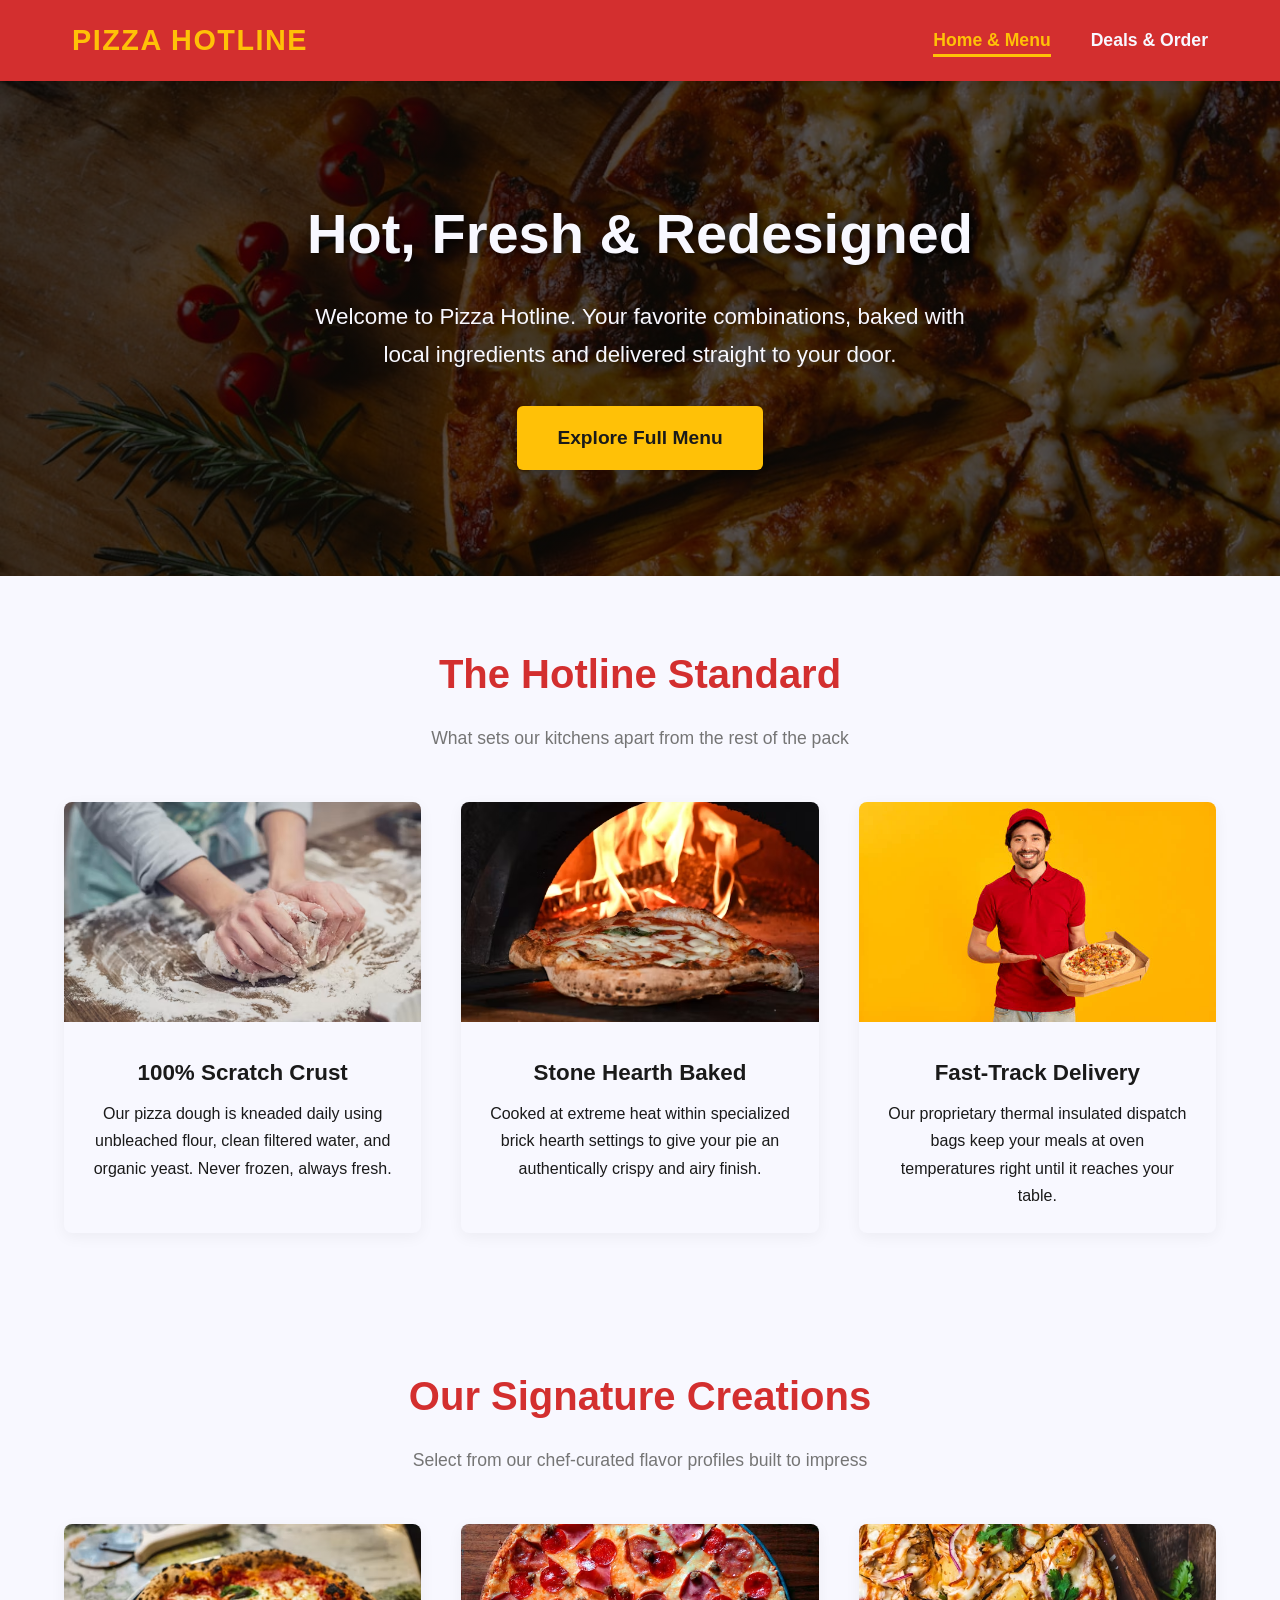
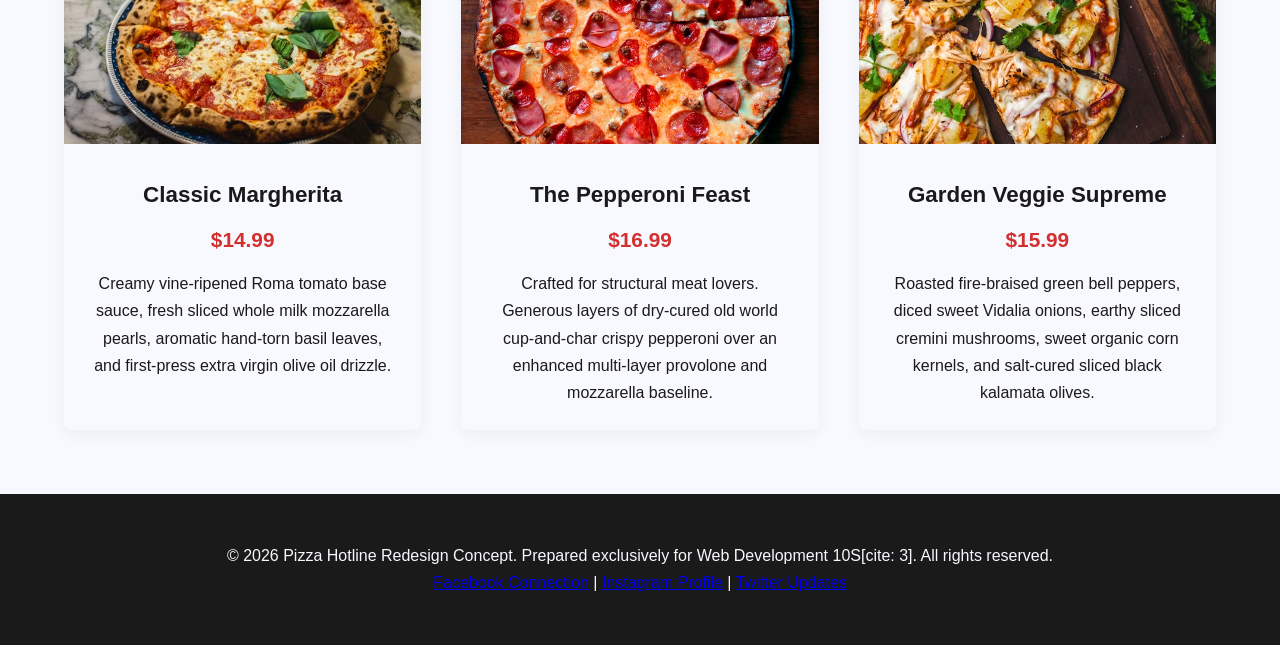
==== index.html @ ce11e5d2 "June 16" ====
<!doctype html>
<html lang="en">
  <head>
    <meta charset="UTF-8" />
    <meta name="viewport" content="width=device-width, initial-scale=1.0" />
    <title>Pizza Hotline Redesign | Home & Menu</title>
    <link rel="stylesheet" href="styles.css" />
  </head>
  <body>
    <header class="main-header">
      <nav class="nav-container">
        <div class="logo">
          <a href="index.html">Pizza Hotline</a>
        </div>
        <ul class="nav-links">
          <li><a href="index.html" class="active">Home & Menu</a></li>
          <li><a href="order.html">Deals & Order</a></li>
        </ul>
      </nav>
    </header>

    <section class="hero">
      <h1>Hot, Fresh & Redesigned</h1>
      <p>
        Welcome to Pizza Hotline. Your favorite combinations, baked with local
        ingredients and delivered straight to your door.
      </p>
      <a href="#menu" class="cta-btn">Explore Full Menu</a>
    </section>

    <section class="container">
      <h2 class="section-title">The Hotline Standard</h2>
      <p class="section-subtitle">
        What sets our kitchens apart from the rest of the pack
      </p>

      <div class="grid-layout">
        <div class="card">
          <img
            src="images/chefmakingdough.avif"
            alt="Kitchen chef preparing fresh dough manually"
          />
          <div class="card-body">
            <h3>100% Scratch Crust</h3>
            <p>
              Our pizza dough is kneaded daily using unbleached flour, clean
              filtered water, and organic yeast. Never frozen, always fresh.
            </p>
          </div>
        </div>

        <div class="card">
          <img
            src="images/stonebrickoven.avif"
            alt="Stone brick oven operating at maximum heat"
          />
          <div class="card-body">
            <h3>Stone Hearth Baked</h3>
            <p>
              Cooked at extreme heat within specialized brick hearth settings to
              give your pie an authentically crispy and airy finish.
            </p>
          </div>
        </div>

        <div class="card">
          <img
            src="images/pizzadelieveryguy.jpg"
            alt="Professional delivery driver at door with pizza"
          />
          <div class="card-body">
            <h3>Fast-Track Delivery</h3>
            <p>
              Our proprietary thermal insulated dispatch bags keep your meals at
              oven temperatures right until it reaches your table.
            </p>
          </div>
        </div>
      </div>
    </section>

    <hr
      style="
        border: 0;
        border-top: 1px solid ghostwhite;
        max-width: 1200px;
        margin: 0 auto;
      "
    />

    <main class="container" id="menu">
      <h2 class="section-title">Our Signature Creations</h2>
      <p class="section-subtitle">
        Select from our chef-curated flavor profiles built to impress
      </p>

      <div class="grid-layout">
        <div class="card">
          <img
            src="images/somepizza.avif"
            alt="Freshly baked Margherita pizza close up view"
          />
          <div class="card-body">
            <h3>Classic Margherita</h3>
            <div class="price-tag">$14.99</div>
            <p>
              Creamy vine-ripened Roma tomato base sauce, fresh sliced whole
              milk mozzarella pearls, aromatic hand-torn basil leaves, and
              first-press extra virgin olive oil drizzle.
            </p>
          </div>
        </div>

        <div class="card">
          <img
            src="images/peporonizpizza.avif"
            alt="Delicious double pepperoni pizza slice view"
          />
          <div class="card-body">
            <h3>The Pepperoni Feast</h3>
            <div class="price-tag">$16.99</div>
            <p>
              Crafted for structural meat lovers. Generous layers of dry-cured
              old world cup-and-char crispy pepperoni over an enhanced
              multi-layer provolone and mozzarella baseline.
            </p>
          </div>
        </div>

        <div class="card">
          <img
            src="images/veggiepizza.avif"
            alt="Thick supreme loaded vegetarian pizza pie profile"
          />
          <div class="card-body">
            <h3>Garden Veggie Supreme</h3>
            <div class="price-tag">$15.99</div>
            <p>
              Roasted fire-braised green bell peppers, diced sweet Vidalia
              onions, earthy sliced cremini mushrooms, sweet organic corn
              kernels, and salt-cured sliced black kalamata olives.
            </p>
          </div>
        </div>
      </div>
    </main>

    <footer class="main-footer">
      <div class="footer-content">
        <p>
          &copy; 2026 Pizza Hotline Redesign Concept. Prepared exclusively for
          Web Development 10S[cite: 3]. All rights reserved.
        </p>
        <div class="social-links">
          <a href="https://facebook.com" target="_blank">Facebook Connection</a>
          |
          <a href="https://instagram.com" target="_blank">Instagram Profile</a>
          |
          <a href="https://twitter.com" target="_blank">Twitter Updates</a>
        </div>
      </div>
    </footer>
  </body>
</html>
---- styles.css ----
/*
  Note for Mr. Hardman you see how it says hero for the heading image area thingy
  I did not know what else to call it so I asked generative ai for help and 
  it told me to call it that instead of something like main-image-header and 
  I couldnt think of anything else so I went with it. Also others Like cta-btn 
  taht was also ai since I did not knwo what to call it because i thought main-menu 
  wasnt descreptive enough if I went on to maek another website which actually has 
  there whole menu. Also I saw on tiktok that you should put your CSS in a way which 
  make it liek your HTML code so from header to nav to main to etc etc so that wht I 
  tried to do could you let me know if I di dit right or made soenm mistakes in the 
  feedback.
*/

/* Targets all elements */
* {
  box-sizing: border-box; /* Includes pading in element size */
  margin: 0; /* Removes default margins */
  padding: 0; /* Removes default padding */
}

/* Controls page scrolling */
html {
  scroll-behavior: smooth; /* Smooth section scrolling */
}

/* Main page styles */
body {
  font-family:
    "Segoe UI", Tahoma, Geneva, Verdana, sans-serif; /* Sets page font */
  background: ghostwhite; /* Light background color */
  color: #1a1a1a; /* Default text color (acording to ai) */
  line-height: 1.7; /* Increases line spacing */
  font-size: 16px; /* Default text size */
}

/* Header section */
.main-header {
  background: #d32f2f; /* Red header background */
  position: sticky; /* Stays top while scrolling */
  top: 0; /* Sticks at top */
  z-index: 1000; /* Appears above content */
  box-shadow: 0 4px 10px rgba(0, 0, 0, 0.15); /* Adds shadow */
}

/* Navigation container */
.nav-container {
  display: flex; /* Horizontal layout */
  justify-content: space-between; /* Space beteen items */
  align-items: center; /* Vertical centering */
  max-width: 1200px; /* Maximum container width */
  margin: auto; /* Centers container */
  padding: 1rem 2rem; /* Adds spacing */
}

/* Logo link */
.logo a {
  color: #ffc107; /* Yellow text */
  font-size: 1.8rem; /* Large logo */
  font-weight: 800; /* Extra bold */
  text-decoration: none; /* Removes underline */
  text-transform: uppercase; /* Makes uppercase */
  letter-spacing: 1.5px; /* Adds letter spacing */
}

/* Navigation links list */
.nav-links {
  display: flex; /* Horizontal links */
  list-style: none; /* Removes bullets */
  gap: 2.5rem; /* Space between links */
}

/* Individual navigation links */
.nav-links a {
  color: ghostwhite; /* White text */
  text-decoration: none; /* Removes underline */
  font-weight: 600; /* Semi ish bold */
  font-size: 1.1rem; /* Larger text */
  padding-bottom: 0.3rem; /* Bottom spacing */
  border-bottom: 3px solid transparent; /* Hiden border */
  transition: 0.3s ease; /* Smooth hover */
}

/* Link hover effects */
.nav-links a:hover,
.nav-links a.active {
  color: #ffc107; /* Yellow on hover */
  border-bottom: 3px solid #ffc107; /* Shows underline */
}

/* Hero section */
.hero {
  background:
    linear-gradient(rgba(0, 0, 0, 0.65), rgba(0, 0, 0, 0.65)),
    /* Dark overlay over image */ url("images/someimg.jpeg") center/cover
      no-repeat; /* Background image and not repeated */
  height: 55vh; /* 55% of screen height */
  display: flex; /* Flex layout */
  flex-direction: column; /* Vertical layout */
  justify-content: center; /* Center verticcally */
  align-items: center; /* Center horizonntally */
  text-align: center; /* Center text */
  color: ghostwhite; /* White text */
  padding: 0 1.5rem; /* Side spacing */
}

/* Hero heading */
.hero h1 {
  font-size: 3.5rem; /* Large heading */
  font-weight: 900; /* Extra bold */
  margin-bottom: 1rem; /* Bottom spaccing */
  text-shadow: 2px 2px 8px rgba(0, 0, 0, 0.8); /* Text shadow */
}

/* Hero paragraph */
.hero p {
  font-size: 1.4rem; /* Larger text */
  margin-bottom: 2rem; /* Bottom spacing */
  max-width: 700px; /* Limits width */
}

/* Main button */
.cta-btn {
  background: #ffc107; /* Yellow background */
  color: #1a1a1a; /* Dark text */
  padding: 1rem 2.5rem; /* Button spacing */
  font-size: 1.2rem; /* Larger text */
  font-weight: 700; /* Bold text */
  text-decoration: none; /* Removes underline */
  border-radius: 6px; /* Rounded corners */
  box-shadow: 0 4px 6px rgba(0, 0, 0, 0.1); /* Button shadow */
  transition: 0.2s ease; /* Smooth hover */
}

/* Button hover */
.cta-btn:hover {
  transform: scale(1.08); /* Slight enlargement */
  background: #ffd54f; /* Lighter yellow */
}

/* Content container */
.container {
  max-width: 1200px; /* Limit width */
  margin: auto; /* Centers content */
  padding: 4rem 1.5rem; /* Adds spacing */
}

/* Section heading */
.section-title {
  font-size: 2.5rem; /* Large title */
  text-align: center; /* Centers title */
  color: #d32f2f; /* Red text */
  margin-bottom: 1rem; /* Bottom spacin */
}

/* Section subtitle */
.section-subtitle {
  text-align: center; /* Centers text */
  color: #757575; /* Gray text */
  margin-bottom: 3rem; /* Bottom spacing */
  font-size: 1.1rem; /* Larger text */
}

/* Grid layout */
.grid-layout {
  display: grid; /* Grid system */
  grid-template-columns: repeat(
    auto-fit,
    minmax(300px, 1fr)
  ); /* Responsive columns */
  gap: 2.5rem; /* Space between cards */
}

/* Cards */
.card {
  background: ghostwhite; /* White caerd */
  border-radius: 8px; /* Rounded edges */
  overflow: hidden; /* Hides overflow */
  box-shadow: 0 4px 15px rgba(0, 0, 0, 0.05); /* Shadow effect */
  text-align: center; /* Centers content */
  transition: transform 0.3s ease; /* Smooth movement */
}

/* Card hover */
.card:hover {
  transform: translateY(-5px); /* Moves upward */
}

/* Card images */
.card img {
  width: 100%; /* Full width */
  height: 220px; /* Fixed height */
  object-fit: cover; /* Prevents stretching */
}

/* Card content */
.card-body {
  padding: 1.5rem; /* Inner spacing */
}

/* Card heading */
.card-body h3 {
  font-size: 1.4rem; /* Larger title */
  color: #1a1a1a; /* Dark text */
  margin-bottom: 0.5rem; /* Bottom spacing */
}

/* Price text */
.price-tag {
  font-size: 1.3rem; /* Larger price */
  color: #d32f2f; /* Red color */
  font-weight: 700; /* Bold text */
  margin-bottom: 0.8rem; /* Bottom spacing */
}

/* Form container */
.order-form-container {
  background: ghostwhite; /* White background */
  padding: 3rem; /* Inner spacing */
  border-radius: 10px; /* Rounded edges */
  max-width: 650px; /* Limits width */
  margin: auto; /* Centers form */
  box-shadow: 0 6px 20px rgba(0, 0, 0, 0.08); /* Adds shadow */
}

/* Form groups */
.form-group {
  margin-bottom: 1.8rem; /* Bottom spacing */
  display: flex; /* Flex layout */
  flex-direction: column; /* Vertical layout */
}

/* Labels */
.form-group label {
  font-weight: 600; /* Semi bold */
  margin-bottom: 0.5rem; /* Space below */
}

/* Inputs */
.form-group input,
.form-group select,
.form-group textarea {
  padding: 0.8rem 1rem; /* Inner spacing */
  border: 2px solid ghostwhite; /* Border color */
  border-radius: 6px; /* Rounded corners */
  font-family: inherit; /* Uses body font */
  font-size: 1rem; /* Text size */
  transition: border-color 0.3s ease; /* Smooth border */
}

/* Focus state */
.form-group input:focus,
.form-group select:focus,
.form-group textarea:focus {
  outline: none; /* Removes outline */
  border-color: #d32f2f; /* Red border */
}

/* Submit button */
.submit-btn {
  background: #d32f2f; /* Red button */
  color: ghostwhite; /* White text */
  border: none; /* Removes border */
  padding: 1rem; /* Button spacing */
  font-size: 1.2rem; /* Larger text */
  font-weight: 700; /* Bold text */
  width: 100%; /* Full width */
  border-radius: 6px; /* Rounded corners */
  cursor: pointer; /* Pointer cursor */
}

/* Footer */
.main-footer {
  background: #1a1a1a; /* Dark background */
  color: ghostwhite; /* White text */
  text-align: center; /* Centers content */
  padding: 3rem 1.5rem; /* Adds spacing */
}

/* Changes clicked link color */
.social-links a:visited {
  color: ghostwhite; /* Keeps visited links white */
}

/* Changes link while clicked */
.social-links a:active {
  color: ghostwhite; /* Keeps active links white */
}
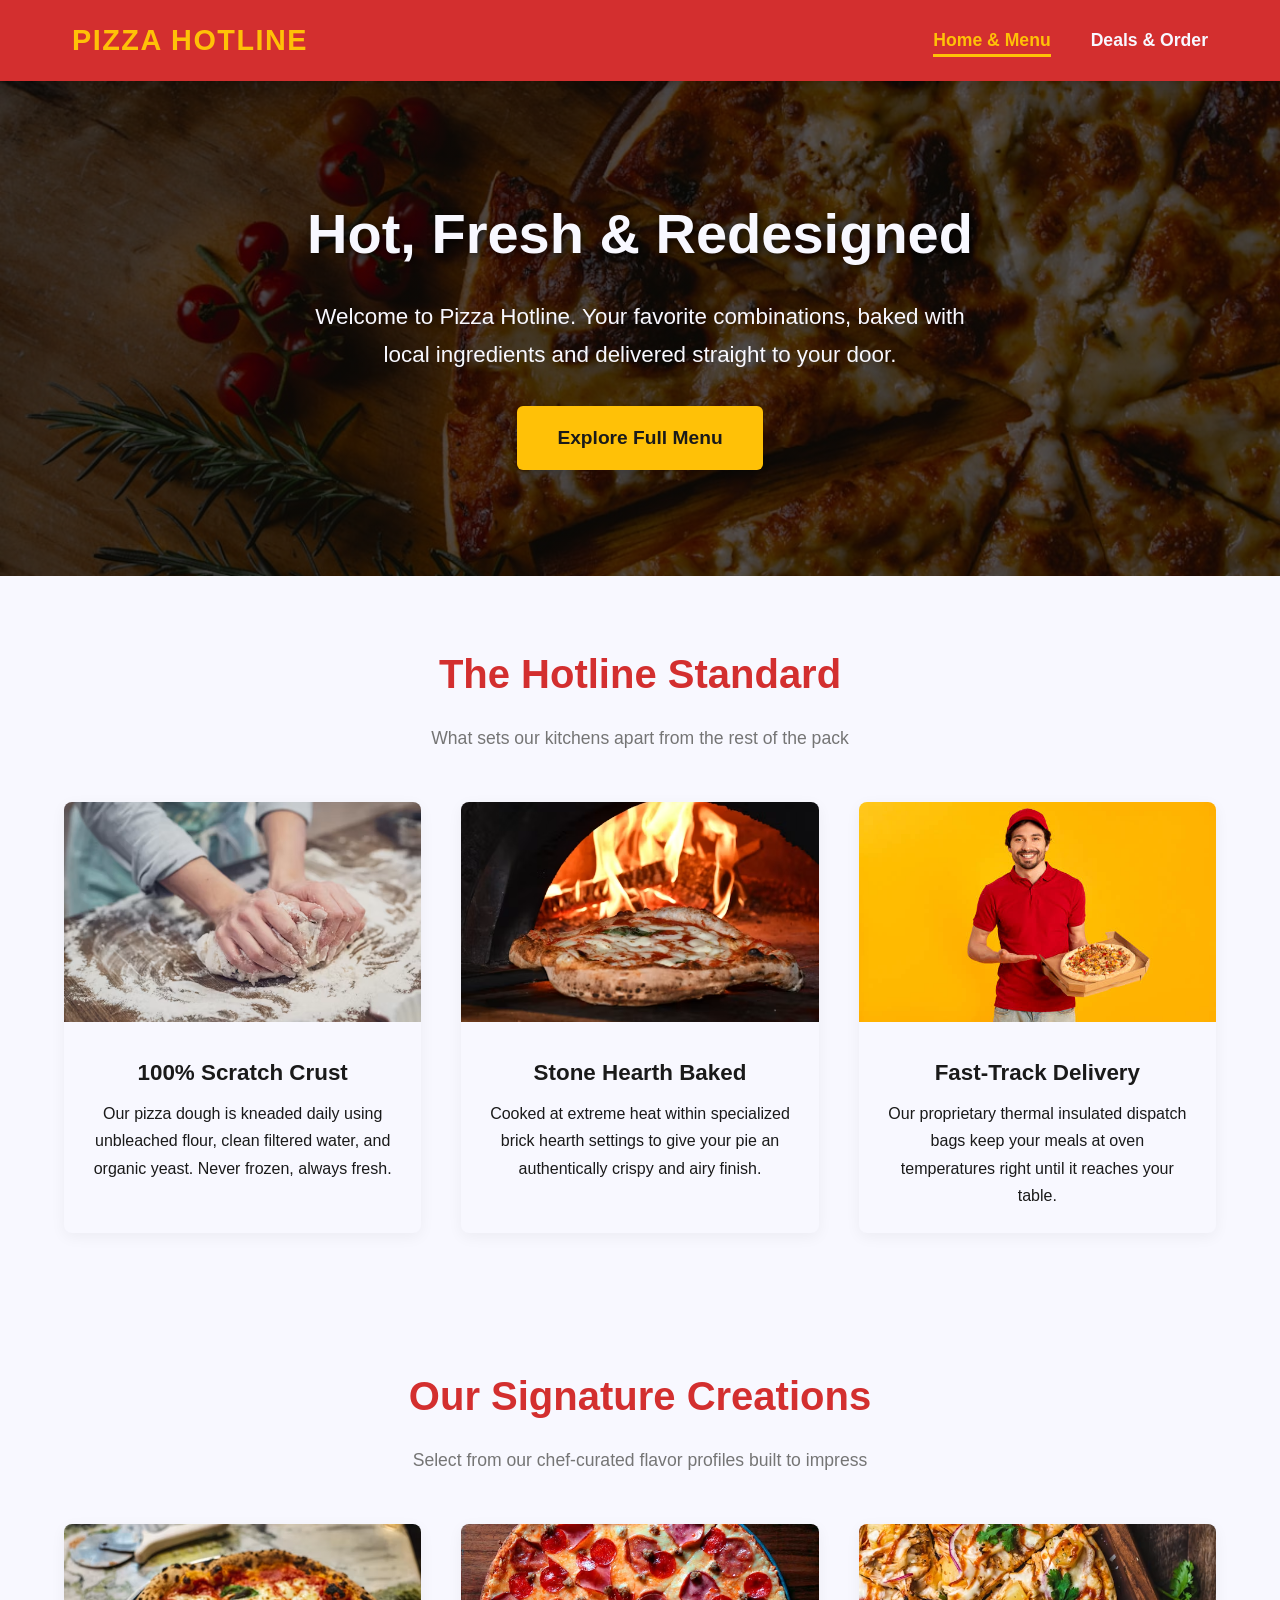
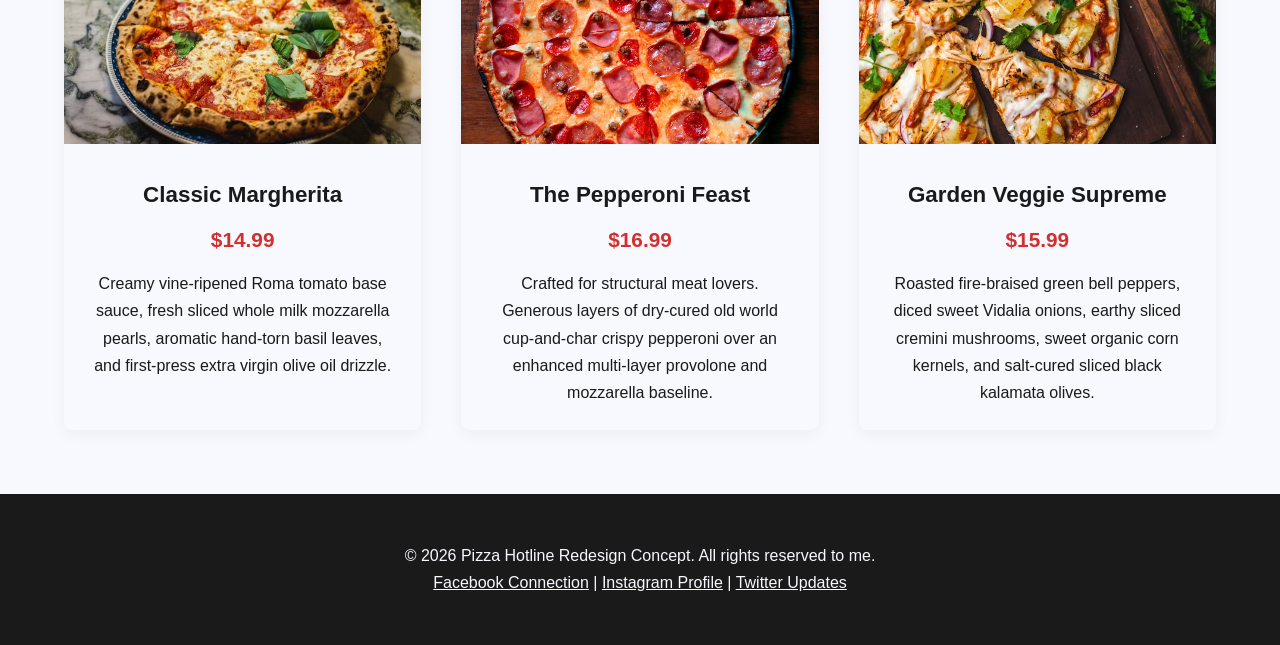
==== commit 42cc7e20: "JUNE 16" ====
--- a/index.html
+++ b/index.html
@@ -148,8 +148,7 @@
     <footer class="main-footer">
       <div class="footer-content">
         <p>
-          &copy; 2026 Pizza Hotline Redesign Concept. Prepared exclusively for
-          Web Development 10S[cite: 3]. All rights reserved.
+          &copy; 2026 Pizza Hotline Redesign Concept. All rights reserved to me.
         </p>
         <div class="social-links">
           <a href="https://facebook.com" target="_blank">Facebook Connection</a>
--- a/styles.css
+++ b/styles.css
@@ -281,7 +281,7 @@
   color: ghostwhite; /* Keeps visited links white */
 }
 
-/* Changes link while clicked */
-.social-links a:active {
-  color: ghostwhite; /* Keeps active links white */
-}
+/* Sets default text color */
+.social-links a {
+  color: ghostwhite; /* White text for links */
+}
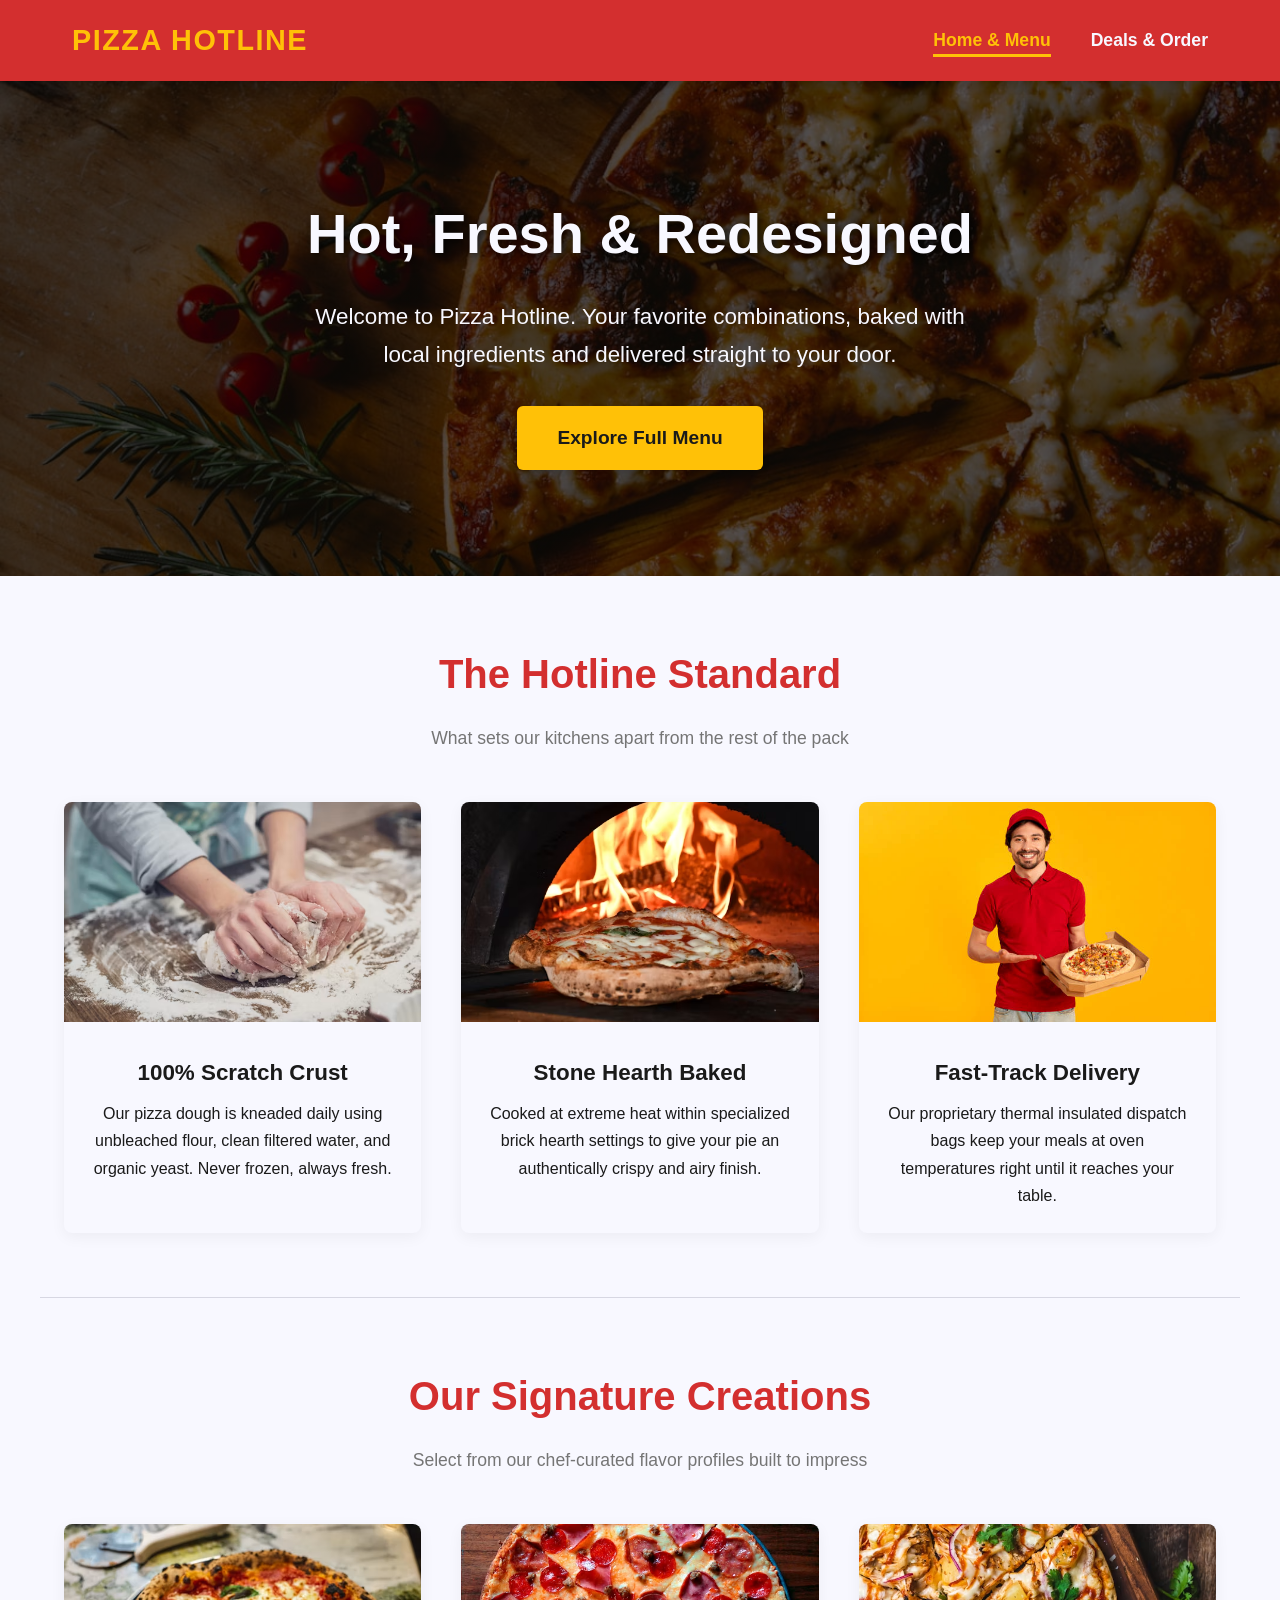
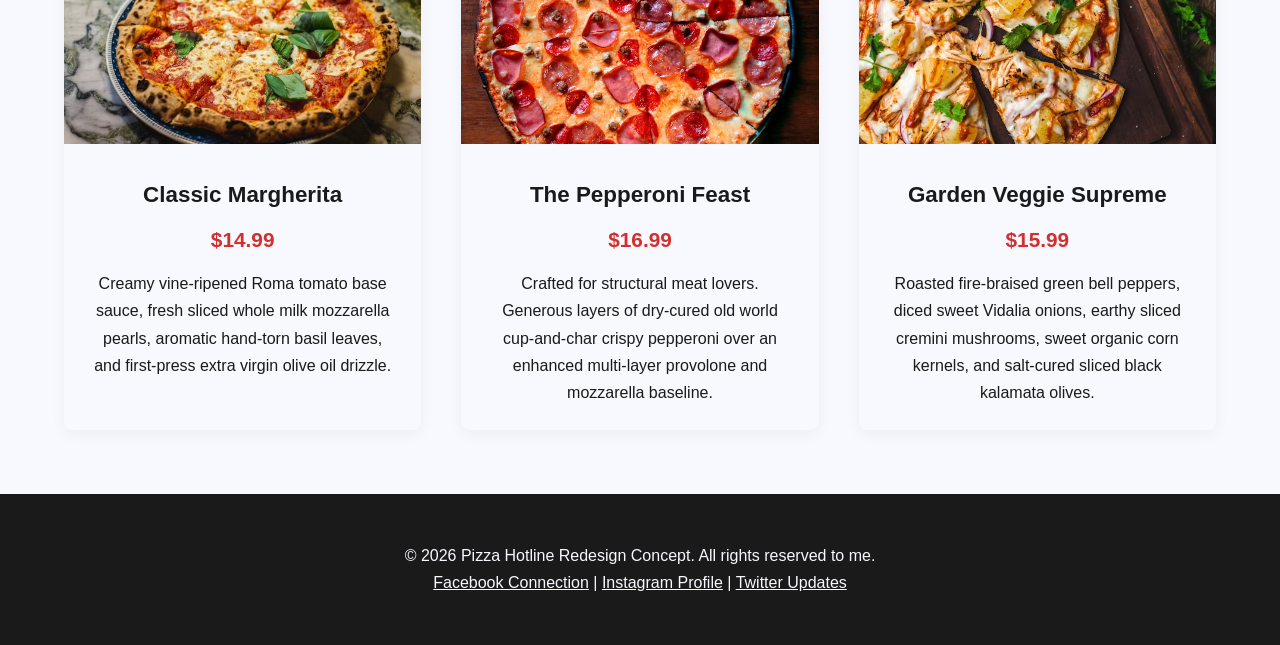
==== commit 13064cb2: "JUNE 16" ====
--- a/index.html
+++ b/index.html
@@ -82,7 +82,7 @@
     <hr
       style="
         border: 0;
-        border-top: 1px solid ghostwhite;
+        border-top: 1px solid rgb(215, 215, 226);
         max-width: 1200px;
         margin: 0 auto;
       "
